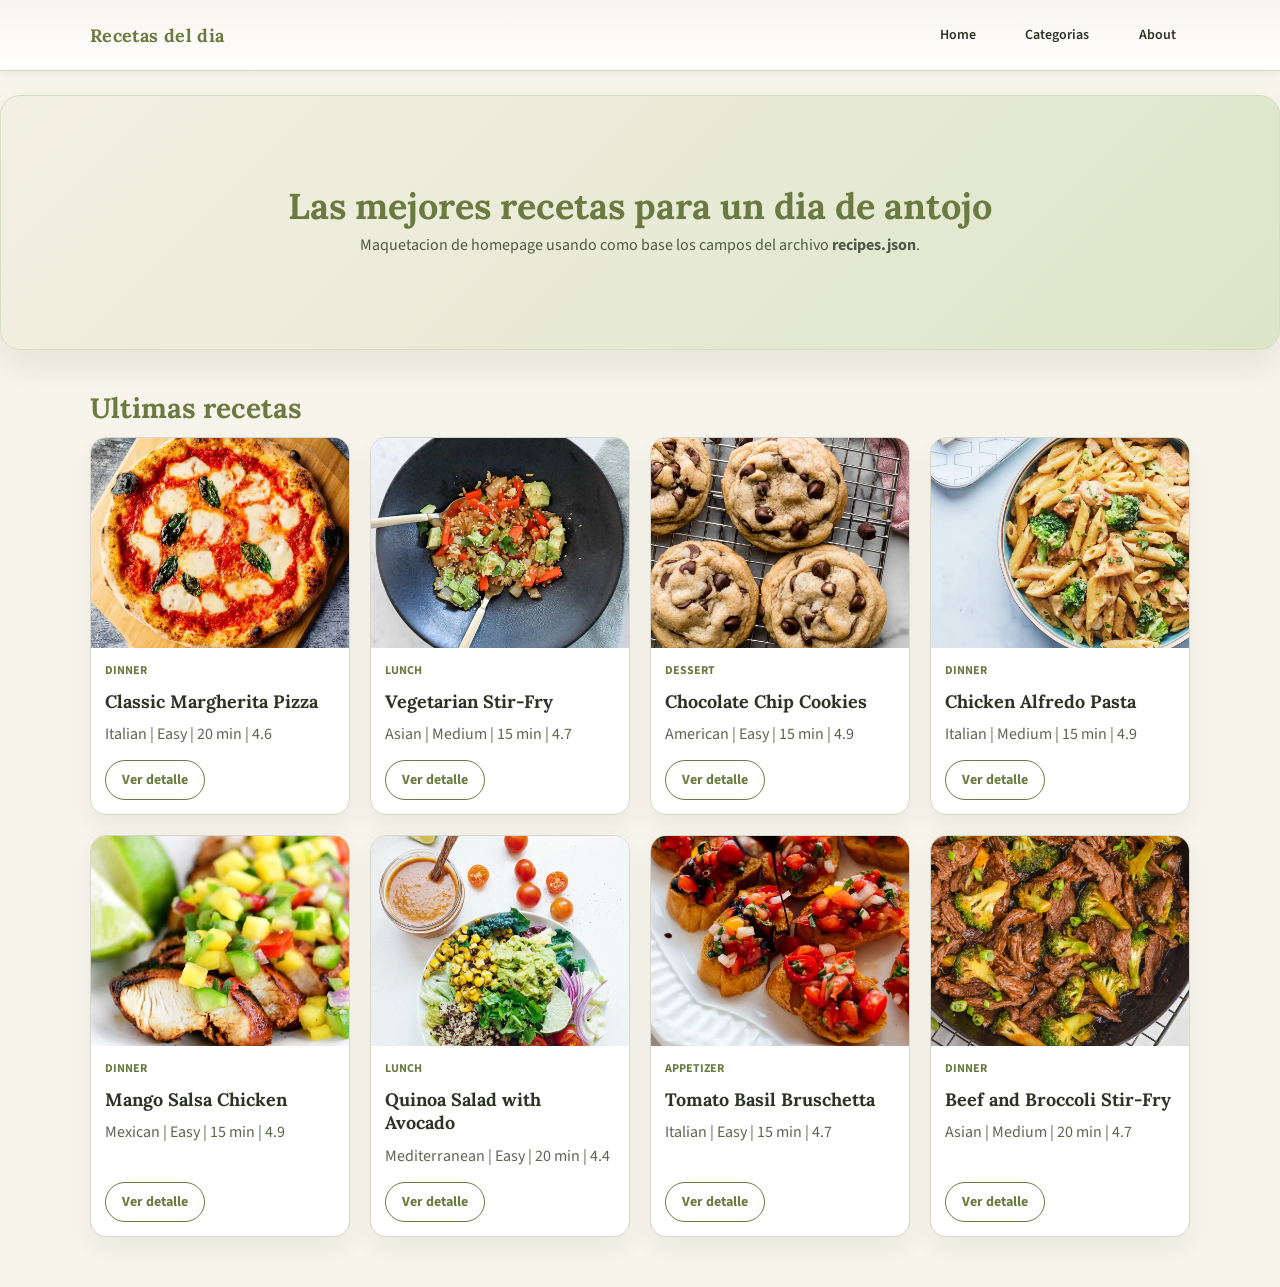
==== index.html @ e8bd4d43 "Interfaz hecha, indexy recipe .html se ven bien. Proximo cambio: Ver si falta algo de ux/ui y sino y" ====
<!DOCTYPE html>
<html lang="es">
<head>
    <meta charset="UTF-8">
    <meta name="viewport" content="width=device-width, initial-scale=1.0">
    <title>Recetas del dia</title>
    <link rel="stylesheet" href="assets/css/styles.css">
</head>
<body>
    <header class="site-header">
        <div class="container">
            <nav class="navbar">
                <a class="logo" href="index.html">Recetas del dia</a>

                <div class="nav-links">
                    <a href="index.html">Home</a>
                    <a href="#recetas">Categorias</a>
                    <a href="recipe.html">About</a>
                </div>
            </nav>
        </div>
    </header>

    <main>
        <section class="hero">
            <div class="container">
                <h1>Las mejores recetas para un dia de antojo</h1>
                <p>
                    Maquetacion de homepage usando como base los campos del archivo
                    <strong>recipes.json</strong>.
                </p>
            </div>
        </section>

        <section class="recipes-section" id="recetas">
            <div class="container">
                <h2>Ultimas recetas</h2>

                <div class="recipes-grid">
                    <article class="recipe-card">
                        <img src="assets/img/receta-1.jpg" alt="Classic Margherita Pizza">
                        <div class="recipe-card-content">
                            <p class="recipe-type">Dinner</p>
                            <h3>Classic Margherita Pizza</h3>
                            <p class="recipe-meta">Italian | Easy | 20 min | 4.6</p>
                            <a href="recipe.html">Ver detalle</a>
                        </div>
                    </article>

                    <article class="recipe-card">
                        <img src="assets/img/receta-2.jpg" alt="Vegetarian Stir-Fry">
                        <div class="recipe-card-content">
                            <p class="recipe-type">Lunch</p>
                            <h3>Vegetarian Stir-Fry</h3>
                            <p class="recipe-meta">Asian | Medium | 15 min | 4.7</p>
                            <a href="recipe.html">Ver detalle</a>
                        </div>
                    </article>

                    <article class="recipe-card">
                        <img src="assets/img/receta-3.jpg" alt="Chocolate Chip Cookies">
                        <div class="recipe-card-content">
                            <p class="recipe-type">Dessert</p>
                            <h3>Chocolate Chip Cookies</h3>
                            <p class="recipe-meta">American | Easy | 15 min | 4.9</p>
                            <a href="recipe.html">Ver detalle</a>
                        </div>
                    </article>

                    <article class="recipe-card">
                        <img src="assets/img/receta-4.jpg" alt="Chicken Alfredo Pasta">
                        <div class="recipe-card-content">
                            <p class="recipe-type">Dinner</p>
                            <h3>Chicken Alfredo Pasta</h3>
                            <p class="recipe-meta">Italian | Medium | 15 min | 4.9</p>
                            <a href="recipe.html">Ver detalle</a>
                        </div>
                    </article>

                    <article class="recipe-card">
                        <img src="assets/img/receta-5.jpg" alt="Mango Salsa Chicken">
                        <div class="recipe-card-content">
                            <p class="recipe-type">Dinner</p>
                            <h3>Mango Salsa Chicken</h3>
                            <p class="recipe-meta">Mexican | Easy | 15 min | 4.9</p>
                            <a href="recipe.html">Ver detalle</a>
                        </div>
                    </article>

                    <article class="recipe-card">
                        <img src="assets/img/receta-6.jpg" alt="Quinoa Salad with Avocado">
                        <div class="recipe-card-content">
                            <p class="recipe-type">Lunch</p>
                            <h3>Quinoa Salad with Avocado</h3>
                            <p class="recipe-meta">Mediterranean | Easy | 20 min | 4.4</p>
                            <a href="recipe.html">Ver detalle</a>
                        </div>
                    </article>

                    <article class="recipe-card">
                        <img src="assets/img/receta-7.jpg" alt="Tomato Basil Bruschetta">
                        <div class="recipe-card-content">
                            <p class="recipe-type">Appetizer</p>
                            <h3>Tomato Basil Bruschetta</h3>
                            <p class="recipe-meta">Italian | Easy | 15 min | 4.7</p>
                            <a href="recipe.html">Ver detalle</a>
                        </div>
                    </article>

                    <article class="recipe-card">
                        <img src="assets/img/receta-8.jpg" alt="Beef and Broccoli Stir-Fry">
                        <div class="recipe-card-content">
                            <p class="recipe-type">Dinner</p>
                            <h3>Beef and Broccoli Stir-Fry</h3>
                            <p class="recipe-meta">Asian | Medium | 20 min | 4.7</p>
                            <a href="recipe.html">Ver detalle</a>
                        </div>
                    </article>
                </div>
            </div>
        </section>
    </main>
</body>
</html>
---- assets/css/styles.css ----
/*Import de fuentes*/
@import url("https://fonts.googleapis.com/css2?family=Lora:wght@600;700&family=Source+Sans+3:wght@400;600;700&display=swap");

* {
    box-sizing: border-box;
}

html {
    font-size: 16px;
}

:root {
    --color-bg: #f7f4ec;
    --color-surface: #ffffff;
    --color-surface-soft: #e7ecd9;
    --color-border: #d9d7cb;
    --color-text: #2f3326;
    --color-muted: #5f6554;
    --color-primary: #6b7a40;
    --color-primary-soft: #e7ecd9;
    --color-accent: #536233;
}

body {
    margin: 0;
    font-family: "Source Sans 3", Arial, Helvetica, sans-serif;
    color: var(--color-text);
    background-color: var(--color-bg);
}

img {
    display: block;
    width: 100%;
}

a {
    color: inherit;
    text-decoration: none;
}

.container {
    width: 90%;
    max-width: 68.75rem;
    margin: 0 auto;
}

.site-header {
    background: linear-gradient(180deg, #f7f5ee 0%, #ffffff 100%);
    border-bottom: 1px solid var(--color-border);
    box-shadow: 0 0.125rem 0.5rem rgba(0, 0, 0, 0.05);
    padding: 1.125rem 0;
}

.navbar {
    display: flex;
    justify-content: space-between;
    align-items: center;
    gap: 1.25rem;
}

.logo {
    color: var(--color-primary);
    font-family: "Lora", Georgia, serif;
    font-size: 1.125rem;
    font-weight: bold;
    letter-spacing: 0.02em;
}

.nav-links {
    display: flex;
    gap: 1.2857rem;
    font-size: 0.875rem;
}

.nav-links a {
    border-radius: 999rem;
    color: var(--color-text);
    font-weight: 600;
    padding: 0.45rem 0.9rem;
    transition: background-color 0.2s ease, color 0.2s ease;
}

.nav-links a:hover {
    background-color: var(--color-primary-soft);
    color: var(--color-primary);
}

.hero {
    border: 1px solid #d7dec2;
    border-radius: 1.25rem;
    box-shadow: 0 1rem 2rem rgba(82, 98, 51, 0.1);
    margin: 1.5rem 0 2.5rem;
    padding: 5.625rem 1.25rem;
    text-align: center;
    background: linear-gradient(135deg, #f3f0e4 0%, #dde5c8 100%);
}

.hero h1 {
    color: var(--color-primary);
    font-family: "Lora", Georgia, serif;
    margin: 0 0 0.3333rem;
    font-size: 2.25rem;
    line-height: 1.15;
}

.hero p {
    color: #515847;
    max-width: 43.75rem;
    margin: 0 auto;
    line-height: 1.6;
}

.recipes-section {
    padding-bottom: 3.125rem;
}

.recipes-section h2 {
    color: var(--color-primary);
    font-family: "Lora", Georgia, serif;
    margin-bottom: 0.7143rem;
    font-size: 1.75rem;
}

.recipes-grid {
    display: grid;
    grid-template-columns: repeat(4, 1fr);
    gap: 1.25rem;
}

.recipe-card {
    border: 1px solid var(--color-border);
    background-color: var(--color-surface);
    border-radius: 1rem;
    box-shadow: 0 0.75rem 1.5rem rgba(43, 43, 43, 0.06);
    display: flex;
    flex-direction: column;
    overflow: hidden;
    transition: transform 0.2s ease, box-shadow 0.2s ease;
}

.recipe-card:hover {
    box-shadow: 0 1rem 2rem rgba(43, 43, 43, 0.12);
    transform: translateY(-0.25rem);
}

.recipe-card img {
    height: 13.125rem;
    object-fit: cover;
    transition: transform 0.25s ease;
}

.recipe-card:hover img {
    transform: scale(1.03);
}

.recipe-card-content {
    display: flex;
    flex: 1;
    flex-direction: column;
    padding: 0.875rem;
}

.recipe-type {
    margin: 0 0 0.6667rem;
    font-size: 0.75rem;
    font-weight: bold;
    text-transform: uppercase;
    color: var(--color-primary);
}

.recipe-card h3 {
    font-family: "Lora", Georgia, serif;
    margin: 0 0 0.5556rem;
    font-size: 1.125rem;
    line-height: 1.3;
}

.recipe-meta {
    margin: 0 0 0.875rem;
    color: var(--color-muted);
    line-height: 1.5;
}

.recipe-card a {
    align-self: flex-start;
    border-radius: 999rem;
    display: inline-block;
    font-weight: 700;
    margin-top: auto;
    padding: 0.5714rem 1rem;
    border: 1px solid var(--color-primary);
    color: var(--color-primary);
    font-size: 0.875rem;
    transition: background-color 0.2s ease, color 0.2s ease;
}

.recipe-card a:hover {
    background-color: var(--color-primary-soft);
}

.recipe-page {
    background:
        radial-gradient(circle at top right, rgba(231, 236, 217, 0.9) 0%, transparent 30%),
        linear-gradient(180deg, #f7f4ec 0%, #fcfbf7 100%);
    padding: 1.875rem 0 3.125rem;
}

.page-label {
    display: inline-block;
    margin: 0 0 1rem;
    padding: 0.45rem 0.9rem;
    border: 1px solid #cfd9b2;
    border-radius: 999rem;
    background-color: var(--color-primary-soft);
    color: var(--color-primary);
    font-size: 0.875rem;
    font-weight: 700;
    letter-spacing: 0.04em;
    text-transform: uppercase;
}

.recipe-detail {
    display: grid;
    gap: 1.5rem;
}

.recipe-detail h1 {
    color: var(--color-primary);
    font-family: "Lora", Georgia, serif;
    margin-top: 0;
    margin-bottom: 0.5882rem;
    font-size: 2.125rem;
}

.recipe-main {
    display: grid;
    grid-template-columns: 1.1fr 1fr;
    gap: 1.875rem;
    align-items: start;
    margin-bottom: 1.875rem;
}

.recipe-image {
    border: 1px solid var(--color-border);
    border-radius: 1.25rem;
    background-color: var(--color-surface);
    box-shadow: 0 1rem 2rem rgba(43, 43, 43, 0.08);
    overflow: hidden;
    padding: 0.75rem;
}

.recipe-image img {
    aspect-ratio: 4 / 3;
    border-radius: 0.85rem;
    object-fit: cover;
}

.recipe-info {
    border: 1px solid #d7dec2;
    border-radius: 1.25rem;
    background: linear-gradient(180deg, #ffffff 0%, #f4f7ec 100%);
    box-shadow: 0 1rem 2rem rgba(82, 98, 51, 0.08);
    padding: 1.5rem;
}

.recipe-info h1 {
    line-height: 1.15;
}

.info-list {
    display: grid;
    grid-template-columns: repeat(2, minmax(0, 1fr));
    gap: 0.75rem;
    list-style: none;
    margin: 0 0 1.25rem;
    padding: 0;
}

.info-list li {
    border: 1px solid #dce3ca;
    border-radius: 0.9rem;
    background-color: rgba(255, 255, 255, 0.85);
    padding: 0.8rem 0.9rem;
    line-height: 1.4;
}

.info-list li strong {
    display: block;
    margin-bottom: 0.2rem;
    color: var(--color-primary);
    font-size: 0.8rem;
    letter-spacing: 0.03em;
    text-transform: uppercase;
}

.tag-group {
    display: flex;
    gap: 0.625rem;
    flex-wrap: wrap;
}

.tag-group span {
    padding: 0.4286rem 0.8571rem;
    background-color: var(--color-primary-soft);
    border: 1px solid #cfd9b2;
    border-radius: 999rem;
    box-shadow: 0 0.3rem 0.8rem rgba(107, 122, 64, 0.08);
    color: var(--color-primary);
    font-size: 0.875rem;
    font-weight: 700;
}

.recipe-columns {
    display: grid;
    grid-template-columns: 1fr 1fr;
    gap: 1.25rem;
}

.recipe-box {
    border: 1px solid var(--color-border);
    background-color: var(--color-surface);
    border-radius: 1.1rem;
    box-shadow: 0 0.8rem 1.6rem rgba(43, 43, 43, 0.06);
    padding: 1.25rem;
}

.recipe-box h2 {
    color: var(--color-primary);
    font-family: "Lora", Georgia, serif;
    margin-top: 0;
    margin-bottom: 0.6667rem;
    padding-bottom: 0.5rem;
    border-bottom: 1px solid #e2e6d5;
    font-size: 1.5rem;
}

.ingredients-list {
    display: grid;
    gap: 0.75rem;
    list-style: none;
    margin: 0;
    padding: 0;
    line-height: 1.8;
}

.ingredients-list li {
    position: relative;
    padding-left: 1.2rem;
    color: var(--color-muted);
}

.ingredients-list li::before {
    content: "•";
    position: absolute;
    left: 0;
    top: 0;
    color: var(--color-accent);
    font-weight: 700;
}

.instructions-list {
    counter-reset: step;
    display: grid;
    gap: 0.85rem;
    list-style: none;
    margin: 0;
    padding: 0;
}

.instructions-list li {
    position: relative;
    padding: 0.8rem 0.9rem 0.8rem 2.8rem;
    border: 1px solid #dce3ca;
    border-radius: 0.95rem;
    background-color: #fbfcf7;
    color: var(--color-muted);
    line-height: 1.6;
}

.instructions-list li::before {
    content: counter(step);
    counter-increment: step;
    position: absolute;
    left: 0.85rem;
    top: 0.8rem;
    width: 1.4rem;
    height: 1.4rem;
    border-radius: 999rem;
    background-color: var(--color-primary);
    color: #ffffff;
    display: flex;
    align-items: center;
    justify-content: center;
    font-size: 0.8rem;
    font-weight: 700;
    line-height: 1;
}

@media (max-width: 56.25rem) {
    .recipes-grid {
        grid-template-columns: repeat(2, 1fr);
    }

    .recipe-main,
    .recipe-columns {
        grid-template-columns: 1fr;
    }
}

@media (max-width: 37.5rem) {
    .navbar {
        flex-direction: column;
        align-items: flex-start;
    }

    .nav-links {
        flex-wrap: wrap;
    }

    .hero {
        padding: 3.75rem 1.25rem;
    }

    .hero h1 {
        font-size: 1.75rem;
    }

    .info-list {
        grid-template-columns: 1fr;
    }

    .recipes-grid {
        grid-template-columns: 1fr;
    }
}
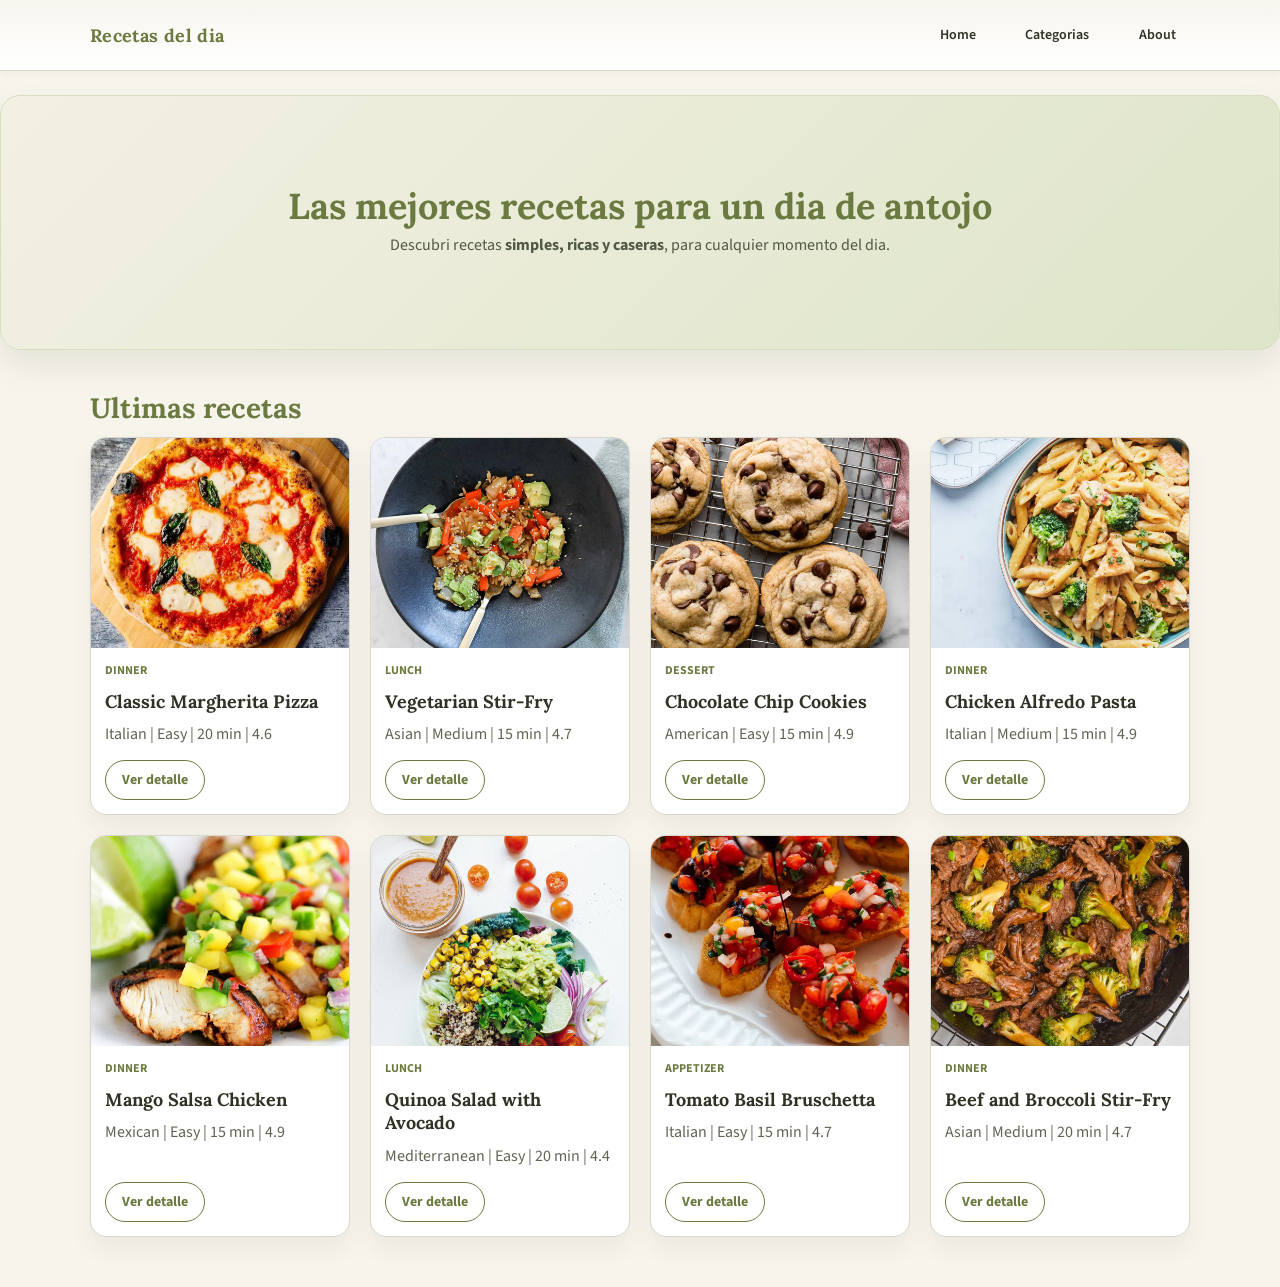
==== commit ceca6ad8: "Cambio de texto en hero. AGREGAR FOOTER Y REVISAR UX/UI" ====
--- a/index.html
+++ b/index.html
@@ -26,8 +26,7 @@
             <div class="container">
                 <h1>Las mejores recetas para un dia de antojo</h1>
                 <p>
-                    Maquetacion de homepage usando como base los campos del archivo
-                    <strong>recipes.json</strong>.
+                    Descubri recetas <strong>simples, ricas y caseras</strong>, para cualquier momento del dia.
                 </p>
             </div>
         </section>
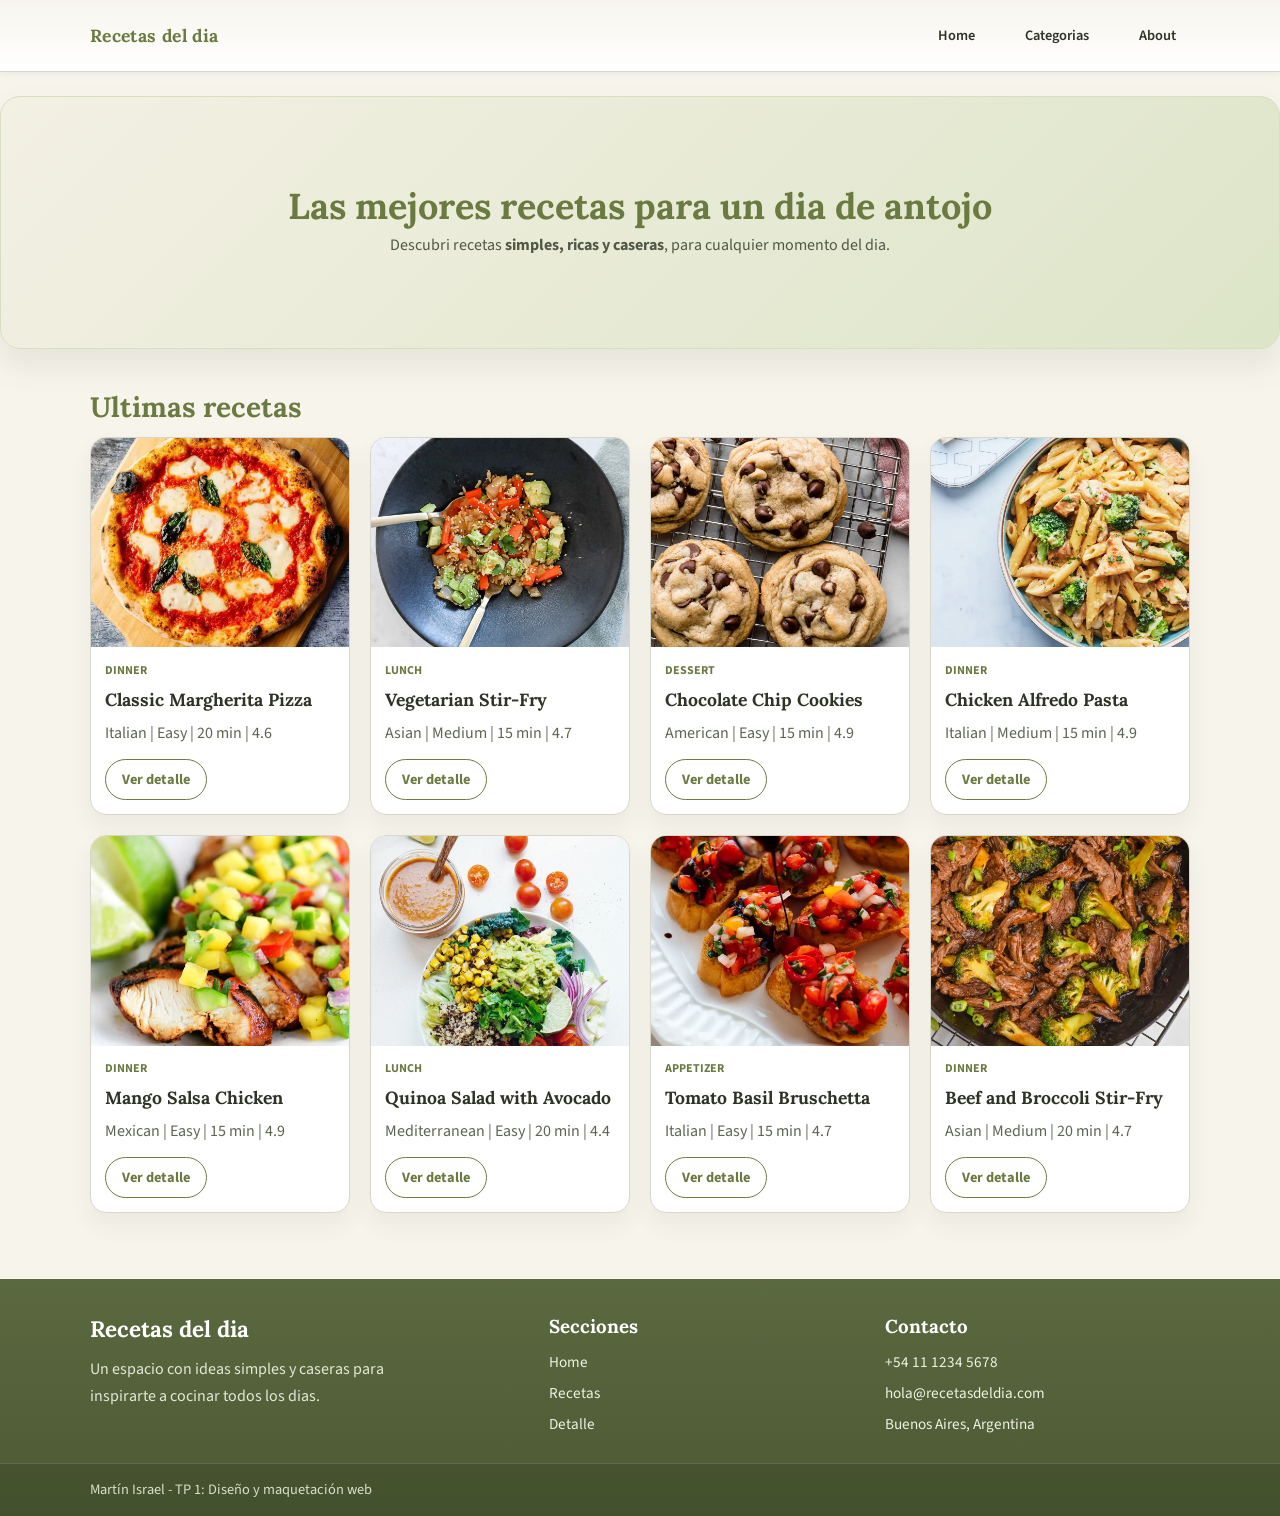
==== commit 896f9a00: "Footer hecho y redondeado de rem para mas legibilidad (dos decimales como mucho). Terminado." ====
--- a/index.html
+++ b/index.html
@@ -119,5 +119,41 @@
             </div>
         </section>
     </main>
+
+    <footer class="site-footer">
+        <div class="container footer-grid">
+            <section class="footer-brand">
+                <h2>Recetas del dia</h2>
+                <p>
+                    Un espacio con ideas simples y caseras para inspirarte a cocinar
+                    todos los dias.
+                </p>
+            </section>
+
+            <section class="footer-block">
+                <h3>Secciones</h3>
+                <ul class="footer-links">
+                    <li><a href="index.html">Home</a></li>
+                    <li><a href="#recetas">Recetas</a></li>
+                    <li><a href="recipe.html">Detalle</a></li>
+                </ul>
+            </section>
+
+            <section class="footer-block">
+                <h3>Contacto</h3>
+                <ul class="footer-links">
+                    <li><a href="tel:+541112345678">+54 11 1234 5678</a></li>
+                    <li><a href="mailto:hola@recetasdeldia.com">hola@recetasdeldia.com</a></li>
+                    <li><span>Buenos Aires, Argentina</span></li>
+                </ul>
+            </section>
+        </div>
+
+        <div class="footer-bottom">
+            <div class="container">
+                <p>Martín Israel - TP 1: Diseño y maquetación web</p>
+            </div>
+        </div>
+    </footer>
 </body>
 </html>
--- a/assets/css/styles.css
+++ b/assets/css/styles.css
@@ -47,8 +47,8 @@
 .site-header {
     background: linear-gradient(180deg, #f7f5ee 0%, #ffffff 100%);
     border-bottom: 1px solid var(--color-border);
-    box-shadow: 0 0.125rem 0.5rem rgba(0, 0, 0, 0.05);
-    padding: 1.125rem 0;
+    box-shadow: 0 0.15rem 0.5rem rgba(0, 0, 0, 0.05);
+    padding: 1.1rem 0;
 }
 
 .navbar {
@@ -61,15 +61,15 @@
 .logo {
     color: var(--color-primary);
     font-family: "Lora", Georgia, serif;
-    font-size: 1.125rem;
+    font-size: 1.1rem;
     font-weight: bold;
     letter-spacing: 0.02em;
 }
 
 .nav-links {
     display: flex;
-    gap: 1.2857rem;
-    font-size: 0.875rem;
+    gap: 1.3rem;
+    font-size: 0.9rem;
 }
 
 .nav-links a {
@@ -90,7 +90,7 @@
     border-radius: 1.25rem;
     box-shadow: 0 1rem 2rem rgba(82, 98, 51, 0.1);
     margin: 1.5rem 0 2.5rem;
-    padding: 5.625rem 1.25rem;
+    padding: 5.6rem 1.25rem;
     text-align: center;
     background: linear-gradient(135deg, #f3f0e4 0%, #dde5c8 100%);
 }
@@ -98,7 +98,7 @@
 .hero h1 {
     color: var(--color-primary);
     font-family: "Lora", Georgia, serif;
-    margin: 0 0 0.3333rem;
+    margin: 0 0 0.35rem;
     font-size: 2.25rem;
     line-height: 1.15;
 }
@@ -111,13 +111,13 @@
 }
 
 .recipes-section {
-    padding-bottom: 3.125rem;
+    padding-bottom: 3.1rem;
 }
 
 .recipes-section h2 {
     color: var(--color-primary);
     font-family: "Lora", Georgia, serif;
-    margin-bottom: 0.7143rem;
+    margin-bottom: 0.7rem;
     font-size: 1.75rem;
 }
 
@@ -144,7 +144,7 @@
 }
 
 .recipe-card img {
-    height: 13.125rem;
+    height: 13.1rem;
     object-fit: cover;
     transition: transform 0.25s ease;
 }
@@ -157,11 +157,11 @@
     display: flex;
     flex: 1;
     flex-direction: column;
-    padding: 0.875rem;
+    padding: 0.9rem;
 }
 
 .recipe-type {
-    margin: 0 0 0.6667rem;
+    margin: 0 0 0.65rem;
     font-size: 0.75rem;
     font-weight: bold;
     text-transform: uppercase;
@@ -170,13 +170,13 @@
 
 .recipe-card h3 {
     font-family: "Lora", Georgia, serif;
-    margin: 0 0 0.5556rem;
-    font-size: 1.125rem;
+    margin: 0 0 0.55rem;
+    font-size: 1.1rem;
     line-height: 1.3;
 }
 
 .recipe-meta {
-    margin: 0 0 0.875rem;
+    margin: 0 0 0.9rem;
     color: var(--color-muted);
     line-height: 1.5;
 }
@@ -187,10 +187,10 @@
     display: inline-block;
     font-weight: 700;
     margin-top: auto;
-    padding: 0.5714rem 1rem;
+    padding: 0.55rem 1rem;
     border: 1px solid var(--color-primary);
     color: var(--color-primary);
-    font-size: 0.875rem;
+    font-size: 0.9rem;
     transition: background-color 0.2s ease, color 0.2s ease;
 }
 
@@ -202,7 +202,7 @@
     background:
         radial-gradient(circle at top right, rgba(231, 236, 217, 0.9) 0%, transparent 30%),
         linear-gradient(180deg, #f7f4ec 0%, #fcfbf7 100%);
-    padding: 1.875rem 0 3.125rem;
+    padding: 1.9rem 0 3.1rem;
 }
 
 .page-label {
@@ -213,7 +213,7 @@
     border-radius: 999rem;
     background-color: var(--color-primary-soft);
     color: var(--color-primary);
-    font-size: 0.875rem;
+    font-size: 0.9rem;
     font-weight: 700;
     letter-spacing: 0.04em;
     text-transform: uppercase;
@@ -228,16 +228,16 @@
     color: var(--color-primary);
     font-family: "Lora", Georgia, serif;
     margin-top: 0;
-    margin-bottom: 0.5882rem;
-    font-size: 2.125rem;
+    margin-bottom: 0.6rem;
+    font-size: 2.1rem;
 }
 
 .recipe-main {
     display: grid;
     grid-template-columns: 1.1fr 1fr;
-    gap: 1.875rem;
+    gap: 1.9rem;
     align-items: start;
-    margin-bottom: 1.875rem;
+    margin-bottom: 1.9rem;
 }
 
 .recipe-image {
@@ -295,18 +295,18 @@
 
 .tag-group {
     display: flex;
-    gap: 0.625rem;
+    gap: 0.6rem;
     flex-wrap: wrap;
 }
 
 .tag-group span {
-    padding: 0.4286rem 0.8571rem;
+    padding: 0.45rem 0.85rem;
     background-color: var(--color-primary-soft);
     border: 1px solid #cfd9b2;
     border-radius: 999rem;
     box-shadow: 0 0.3rem 0.8rem rgba(107, 122, 64, 0.08);
     color: var(--color-primary);
-    font-size: 0.875rem;
+    font-size: 0.9rem;
     font-weight: 700;
 }
 
@@ -328,7 +328,7 @@
     color: var(--color-primary);
     font-family: "Lora", Georgia, serif;
     margin-top: 0;
-    margin-bottom: 0.6667rem;
+    margin-bottom: 0.65rem;
     padding-bottom: 0.5rem;
     border-bottom: 1px solid #e2e6d5;
     font-size: 1.5rem;
@@ -396,6 +396,68 @@
     line-height: 1;
 }
 
+.site-footer {
+    margin-top: 1rem;
+    background: linear-gradient(180deg, #5b6940 0%, #4c5934 100%);
+    color: #f3f4ed;
+}
+
+.footer-grid {
+    display: grid;
+    grid-template-columns: 1.4fr 1fr 1fr;
+    gap: 2rem;
+    padding: 2.2rem 0 1.8rem;
+}
+
+.footer-brand h2,
+.footer-block h3 {
+    margin: 0 0 0.8rem;
+    color: #ffffff;
+    font-family: "Lora", Georgia, serif;
+}
+
+.footer-brand h2 {
+    font-size: 1.4rem;
+}
+
+.footer-brand p {
+    margin: 0;
+    max-width: 22rem;
+    color: #e4e8d7;
+    line-height: 1.7;
+}
+
+.footer-links {
+    list-style: none;
+    margin: 0;
+    padding: 0;
+    display: grid;
+    gap: 0.55rem;
+}
+
+.footer-links a,
+.footer-links span {
+    color: #eef2e3;
+    font-size: 0.95rem;
+}
+
+.footer-links a:hover {
+    color: #d7e1b8;
+    text-decoration: underline;
+}
+
+.footer-bottom {
+    border-top: 1px solid rgba(255, 255, 255, 0.14);
+    background-color: rgba(32, 40, 21, 0.18);
+}
+
+.footer-bottom p {
+    margin: 0;
+    padding: 0.95rem 0;
+    color: #d9dec9;
+    font-size: 0.9rem;
+}
+
 @media (max-width: 56.25rem) {
     .recipes-grid {
         grid-template-columns: repeat(2, 1fr);
@@ -425,6 +487,11 @@
         font-size: 1.75rem;
     }
 
+    .footer-grid {
+        grid-template-columns: 1fr;
+        gap: 1.4rem;
+    }
+
     .info-list {
         grid-template-columns: 1fr;
     }
